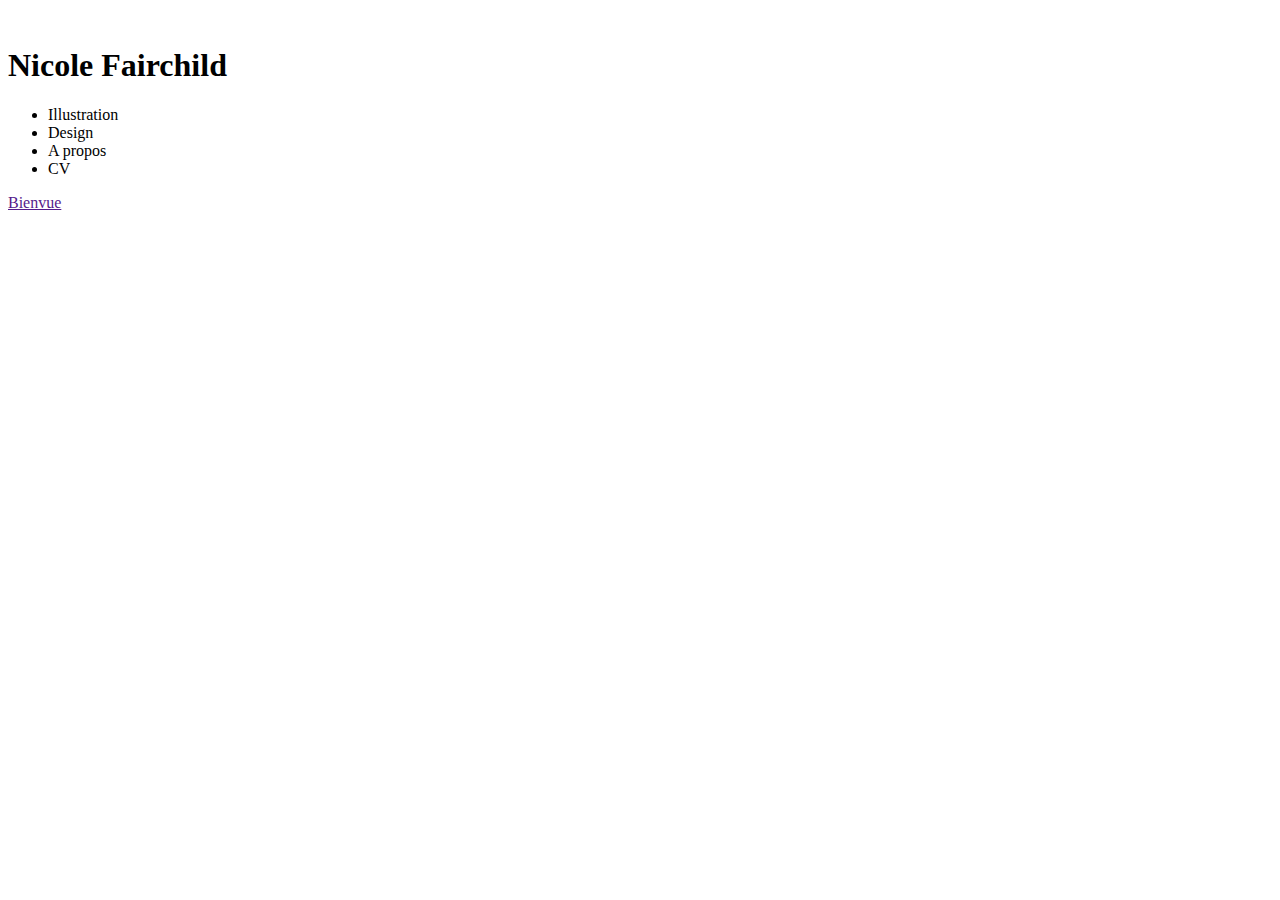
==== index.html @ 66bdb999 "Création de la structure de la page d'accueil" ====
<!DOCTYPE html>
<html lang="en">
<head>
    <meta charset="UTF-8">
    <meta name="viewport" content="width=device-width, initial-scale=1.0">
    <title>Portfolio de Nicole Fairchild</title>
    <link rel="stylesheet" href="styles.css">
</head>
<body>
    <header>
        <div>
            <img src="" alt="">
            <h1>Nicole Fairchild</h1>
        </div>
        <div>
            <ul>
                <li><img src="" alt="">Illustration</li>
                <li><img src="" alt="">Design</li>
                <li><img src="" alt="">A propos</li>
                <li><img src="" alt="">CV</li>
            </ul>
        </div>
    </header>
    <main>
        <div class="container">
            <div class="C1"></div>
            <div class="C2"></div>
            <div class="C3"></div>
            <div class="C4"></div>
            <div class="C5"></div>
            <div class="C6"></div>
            <div class="C7"></div>
            <div class="C8"></div>
            <div class="C9"></div>
            <div class="C10"></div>
            <div class="C11"></div>
            <div class="C12"></div>
            <div class="C13"></div>
            <div class="C14"></div>
            <div class="C15"></div>
            <div class="C16"></div>
            <div class="C17"></div>
            <div class="C18"></div>
            <div class="C19"></div>
            <div class="C20"></div>
            <div class="C21"></div>
            <div class="C22"></div>
            <div class="C23"></div>
            <div class="C24"></div>
          </div>
          <a href="">Bienvue</a>
    </main>
    <footer>
        <img src="" alt="">
        <div></div>
    </footer>
</body>
</html>
---- styles.css ----
:root {
  --main-bg-color: #fff; 
  --main-text-color: #23192B;
  --lilac: #C6A9C1;
  --corail: #E3786A;
  --ochre: #F1BA54;
  --offwhite: #FCEDCF;
  --vertForet: #013539;
}

.container {  display: grid;
    grid-template-columns: 1fr 1fr 1fr 1fr 1fr 1fr;
    grid-template-rows: 1fr 1fr 1fr 1fr;
    gap: 0px 0px;
    grid-auto-flow: row;
    grid-template-areas:
      "C1 C2 C3 C4 C5 C6"
      "C7 C8 C9 C10 C11 C12"
      "C13 C14 C15 C16 C17 C18"
      "C19 C20 C21 C22 C23 C24";
  }
  
  .C1 { grid-area: C1; }
  
  .C2 { grid-area: C2; }
  
  .C3 { grid-area: C3; }
  
  .C4 { grid-area: C4; }
  
  .C5 { grid-area: C5; }
  
  .C6 { grid-area: C6; }
  
  .C7 { grid-area: C7; }
  
  .C8 { grid-area: C8; }
  
  .C9 { grid-area: C9; }
  
  .C10 { grid-area: C10; }
  
  .C11 { grid-area: C11; }
  
  .C12 { grid-area: C12; }
  
  .C13 { grid-area: C13; }
  
  .C14 { grid-area: C14; }
  
  .C15 { grid-area: C15; }
  
  .C16 { grid-area: C16; }
  
  .C17 { grid-area: C17; }
  
  .C18 { grid-area: C18; }
  
  .C19 { grid-area: C19; }
  
  .C20 { grid-area: C20; }
  
  .C21 { grid-area: C21; }
  
  .C22 { grid-area: C22; }
  
  .C23 { grid-area: C23; }
  
  .C24 { grid-area: C24; }
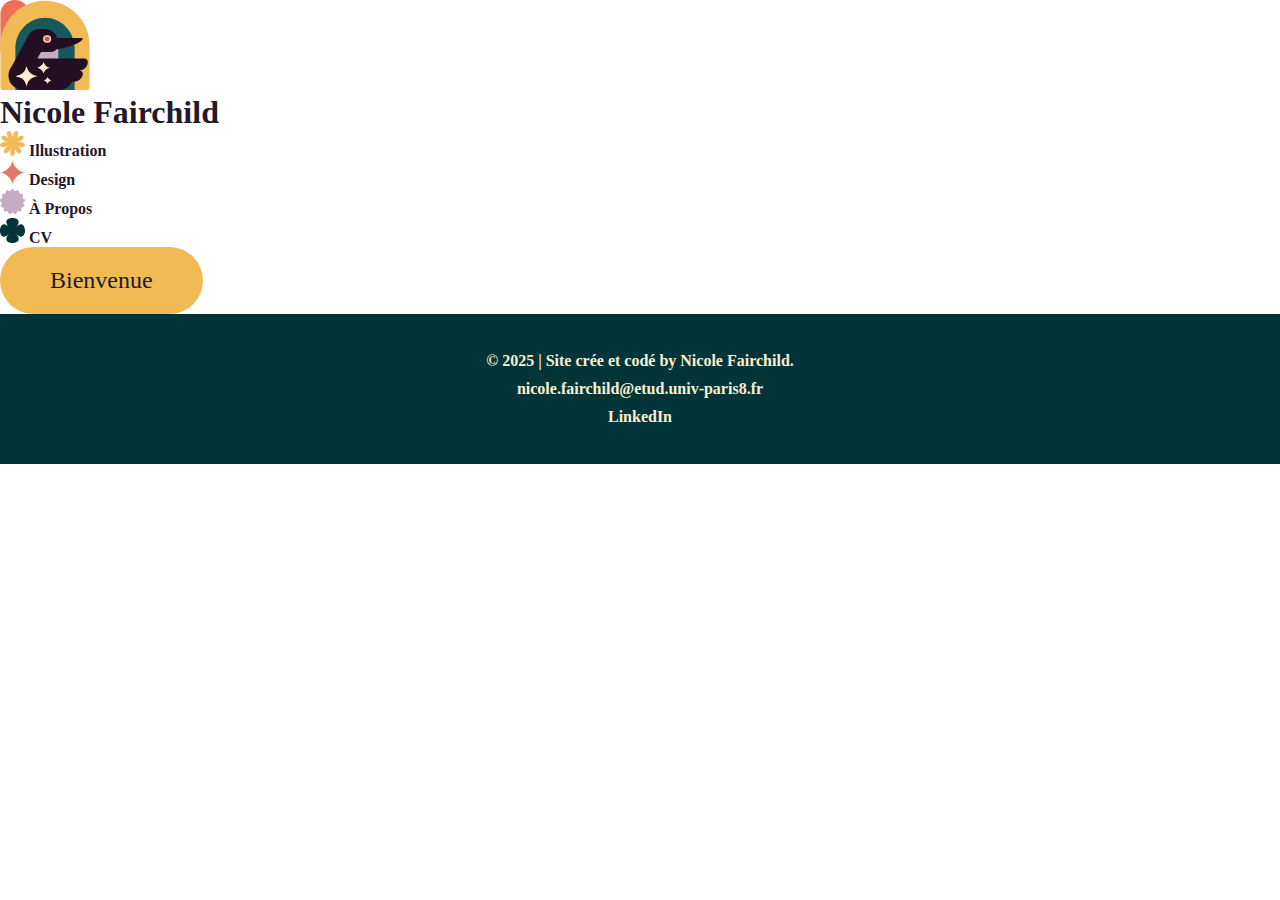
==== commit ecae687a: "Développement du css pour la page d'accueil, ainsi que des animations sur les icônes, plus l'ajour d" ====
--- a/index.html
+++ b/index.html
@@ -4,22 +4,11 @@
     <meta charset="UTF-8">
     <meta name="viewport" content="width=device-width, initial-scale=1.0">
     <title>Portfolio de Nicole Fairchild</title>
-    <link rel="stylesheet" href="styles.css">
+    <link rel="stylesheet" href="css/styles.css">
 </head>
 <body>
     <header>
-        <div>
-            <img src="" alt="">
-            <h1>Nicole Fairchild</h1>
-        </div>
-        <div>
-            <ul>
-                <li><img src="" alt="">Illustration</li>
-                <li><img src="" alt="">Design</li>
-                <li><img src="" alt="">A propos</li>
-                <li><img src="" alt="">CV</li>
-            </ul>
-        </div>
+        <div id="navbar"></div>  <!-- Placeholder for the navbar -->
     </header>
     <main>
         <div class="container">
@@ -48,11 +37,12 @@
             <div class="C23"></div>
             <div class="C24"></div>
           </div>
-          <a href="">Bienvue</a>
     </main>
     <footer>
-        <img src="" alt="">
-        <div></div>
+        <a href="illustration.html" class="btn">Bienvenue</a>
+        <div id="footer-container"></div>
     </footer>
+    <script src="js/navbar.js"></script>
+    <script src="js/footer.js"></script>
 </body>
 </html>--- a/css/styles.css
+++ b/css/styles.css
@@ -0,0 +1,203 @@
+*{
+  margin: 0;
+  padding: 0;
+  box-sizing: border-box;
+}
+
+:root {
+  --main-bg-color: #fff; 
+  --main-text-color: #23192B;
+  --lilac: #C6A9C1;
+  --corail: #E3786A;
+  --ochre: #F1BA54;
+  --offwhite: #FCEDCF;
+  --vertForet: #013539;
+  --Corner-Full: 1000px;
+}
+
+@font-face {
+  font-family: 'Leckerli One';
+  src: url(fonts/LeckerliOne-Regular.ttf);
+}
+
+@font-face {
+  font-family: 'Jua';
+  src: url(fonts/Jua-Regular.ttf);
+}
+
+@font-face {
+  font-family: 'Quicksand';
+  src: url(fonts/Quicksand-VariableFont_wght.ttf);
+  font-weight: bold;
+}
+
+.btn {
+  display: inline-block;
+  padding: 20px 50px;
+  background-color:var(--ochre);
+  color: var(--main-text-color);
+  border-radius: var(--Corner-Full);
+  border: none;
+  text-align: center;
+  font-family: "Leckerli One";
+  font-size: 24px;
+  font-style: normal;
+  font-weight: 400;
+  line-height: normal;
+  cursor: pointer;
+}
+
+.btn:hover {
+  background-color: var(--main-text-color);
+}
+
+a{
+  text-decoration: none;
+}
+
+a:hover {
+  color: var(--ochre);
+}
+
+.footer-item a:hover {
+  color: var(--ochre);
+}
+
+h1 {
+  font-family: 'Leckerli One';
+  color: var(--main-text-color);
+
+}
+
+ul.navlinks a {
+  text-decoration: none;
+  padding: 0; /* Remove padding */
+  margin: 0; /* Remove margins */
+  font-family: 'Quicksand';
+  font-weight: bold;
+  color: var(--main-text-color);
+}
+
+ul.navlinks a:hover {
+  color: var(--corail);
+}
+
+.navlinks li a img {
+  transition: transform 0.3s ease, opacity 0.3s ease;
+}
+
+@keyframes spinAndPulsate {
+  0% {
+    transform: rotate(0deg) scale(1);
+  }
+  25% {
+    transform: rotate(90deg) scale(1.2);
+  }
+  50% {
+    transform: rotate(180deg) scale(1.5);
+  }
+  75% {
+    transform: rotate(270deg) scale(1.2);
+  }
+  100% {
+    transform: rotate(360deg) scale(1);
+  }
+}
+
+.navlinks li a:hover img {
+  animation: spinAndPulsate 1.5s ease-in-out infinite;
+}
+
+.footer {
+  display: flex;
+  height: 150px;
+  flex-direction: column;
+  justify-content: center;
+  align-items: center;
+  gap: 10px;
+  align-self: stretch;
+  background-color: var(--vertForet);
+}
+
+.footer-item {
+  text-decoration: none;
+  text-align: center;
+  font-family: Quicksand;
+  font-size: 16px;
+  font-style: normal;
+  font-weight: 600;
+  line-height: normal;
+  color: var(--offwhite);
+}
+
+.footer-item a {
+  text-decoration: none;
+  text-align: center;
+  font-family: Quicksand;
+  font-size: 16px;
+  font-style: normal;
+  font-weight: 600;
+  line-height: normal;
+  color: var(--offwhite);
+}
+
+.container {  display: grid;
+  grid-template-columns: 1fr 1fr 1fr 1fr 1fr 1fr;
+  grid-template-rows: 1fr 1fr 1fr 1fr;
+  gap: 0px 0px;
+  grid-auto-flow: row;
+  grid-template-areas:
+    "C1 C2 C3 C4 C5 C6"
+    "C7 C8 C9 C10 C11 C12"
+    "C13 C14 C15 C16 C17 C18"
+    "C19 C20 C21 C22 C23 C24";
+}
+
+  .C1 { grid-area: C1; }
+  
+  .C2 { grid-area: C2; }
+  
+  .C3 { grid-area: C3; }
+  
+  .C4 { grid-area: C4; }
+  
+  .C5 { grid-area: C5; }
+  
+  .C6 { grid-area: C6; }
+  
+  .C7 { grid-area: C7; }
+  
+  .C8 { grid-area: C8; }
+  
+  .C9 { grid-area: C9; }
+  
+  .C10 { grid-area: C10; }
+  
+  .C11 { grid-area: C11; }
+  
+  .C12 { grid-area: C12; }
+  
+  .C13 { grid-area: C13; }
+  
+  .C14 { grid-area: C14; }
+  
+  .C15 { grid-area: C15; }
+  
+  .C16 { grid-area: C16; }
+  
+  .C17 { grid-area: C17; }
+  
+  .C18 { grid-area: C18; }
+  
+  .C19 { grid-area: C19; }
+  
+  .C20 { grid-area: C20; }
+  
+  .C21 { grid-area: C21; }
+  
+  .C22 { grid-area: C22; }
+  
+  .C23 { grid-area: C23; }
+  
+  .C24 { grid-area: C24; }
+  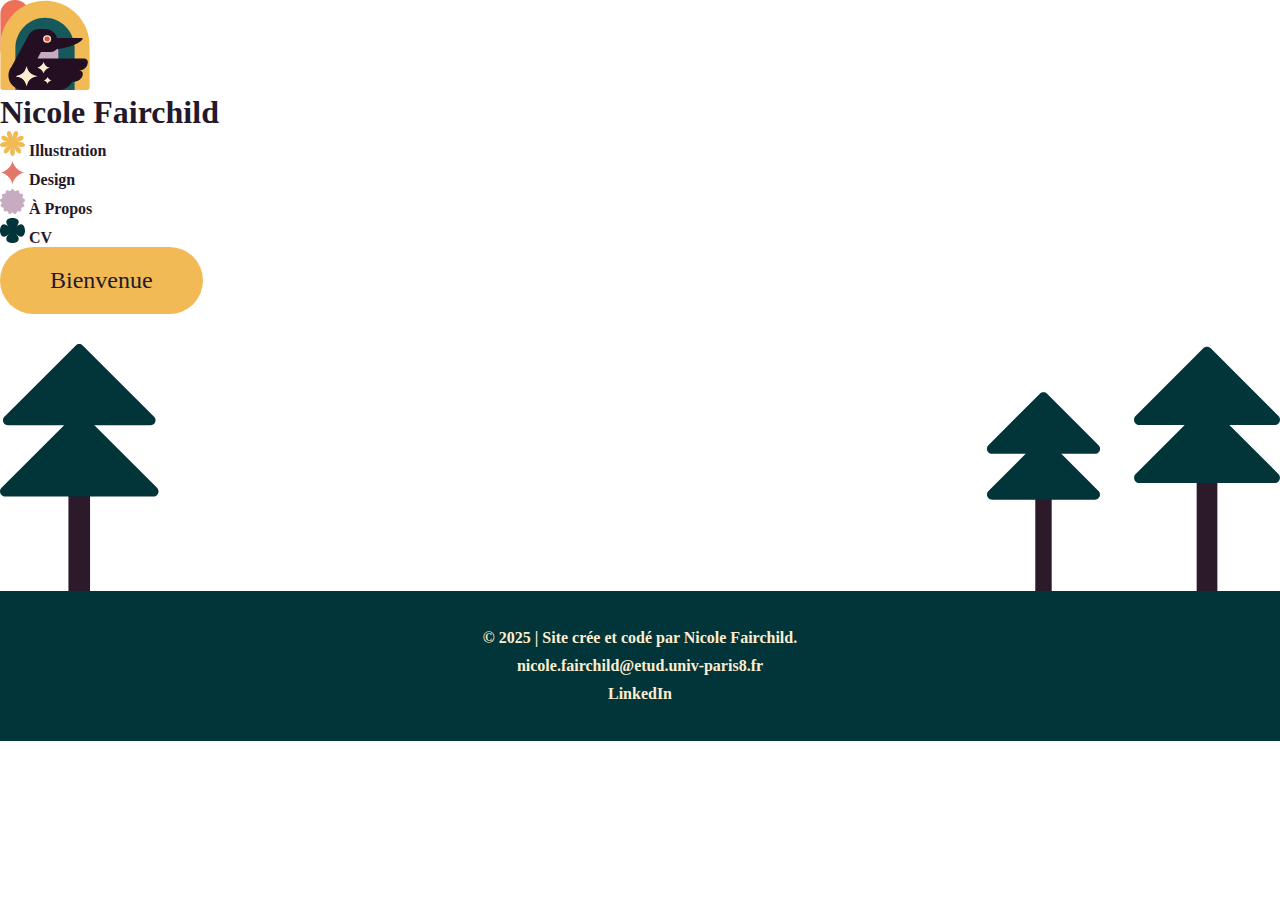
==== commit 27c9a69c: "Ajustements du pied de page avec l'ajout des arbres" ====
--- a/index.html
+++ b/index.html
@@ -10,6 +10,7 @@
     <header>
         <div id="navbar"></div>  <!-- Placeholder for the navbar -->
     </header>
+
     <main>
         <div class="container">
             <div class="C1"></div>
@@ -38,11 +39,15 @@
             <div class="C24"></div>
           </div>
     </main>
+
     <footer>
         <a href="illustration.html" class="btn">Bienvenue</a>
-        <div id="footer-container"></div>
+        <div id="footer-container"></div> <!-- Placeholder for the footer -->
     </footer>
+    
+    <!-- Scripts that call the nav and footer -->
     <script src="js/navbar.js"></script>
     <script src="js/footer.js"></script>
+
 </body>
 </html>--- a/css/styles.css
+++ b/css/styles.css
@@ -141,6 +141,16 @@
   color: var(--offwhite);
 }
 
+#imgfooter {
+  display: flex;
+  padding-top: 30px;
+  flex-direction: column;
+  align-items: center;
+  gap: -150px;
+ 
+  height: auto; /* Maintains aspect ratio */
+}
+
 .container {  display: grid;
   grid-template-columns: 1fr 1fr 1fr 1fr 1fr 1fr;
   grid-template-rows: 1fr 1fr 1fr 1fr;
@@ -153,51 +163,50 @@
     "C19 C20 C21 C22 C23 C24";
 }
 
-  .C1 { grid-area: C1; }
-  
-  .C2 { grid-area: C2; }
-  
-  .C3 { grid-area: C3; }
-  
-  .C4 { grid-area: C4; }
-  
-  .C5 { grid-area: C5; }
-  
-  .C6 { grid-area: C6; }
-  
-  .C7 { grid-area: C7; }
-  
-  .C8 { grid-area: C8; }
-  
-  .C9 { grid-area: C9; }
-  
-  .C10 { grid-area: C10; }
-  
-  .C11 { grid-area: C11; }
-  
-  .C12 { grid-area: C12; }
-  
-  .C13 { grid-area: C13; }
-  
-  .C14 { grid-area: C14; }
-  
-  .C15 { grid-area: C15; }
-  
-  .C16 { grid-area: C16; }
-  
-  .C17 { grid-area: C17; }
-  
-  .C18 { grid-area: C18; }
-  
-  .C19 { grid-area: C19; }
-  
-  .C20 { grid-area: C20; }
-  
-  .C21 { grid-area: C21; }
-  
-  .C22 { grid-area: C22; }
-  
-  .C23 { grid-area: C23; }
-  
-  .C24 { grid-area: C24; }
-  +.C1 { grid-area: C1; }
+
+.C2 { grid-area: C2; }
+
+.C3 { grid-area: C3; }
+
+.C4 { grid-area: C4; }
+
+.C5 { grid-area: C5; }
+
+.C6 { grid-area: C6; }
+
+.C7 { grid-area: C7; }
+
+.C8 { grid-area: C8; }
+
+.C9 { grid-area: C9; }
+
+.C10 { grid-area: C10; }
+
+.C11 { grid-area: C11; }
+
+.C12 { grid-area: C12; }
+
+.C13 { grid-area: C13; }
+
+.C14 { grid-area: C14; }
+
+.C15 { grid-area: C15; }
+
+.C16 { grid-area: C16; }
+
+.C17 { grid-area: C17; }
+
+.C18 { grid-area: C18; }
+
+.C19 { grid-area: C19; }
+
+.C20 { grid-area: C20; }
+
+.C21 { grid-area: C21; }
+
+.C22 { grid-area: C22; }
+
+.C23 { grid-area: C23; }
+
+.C24 { grid-area: C24; }
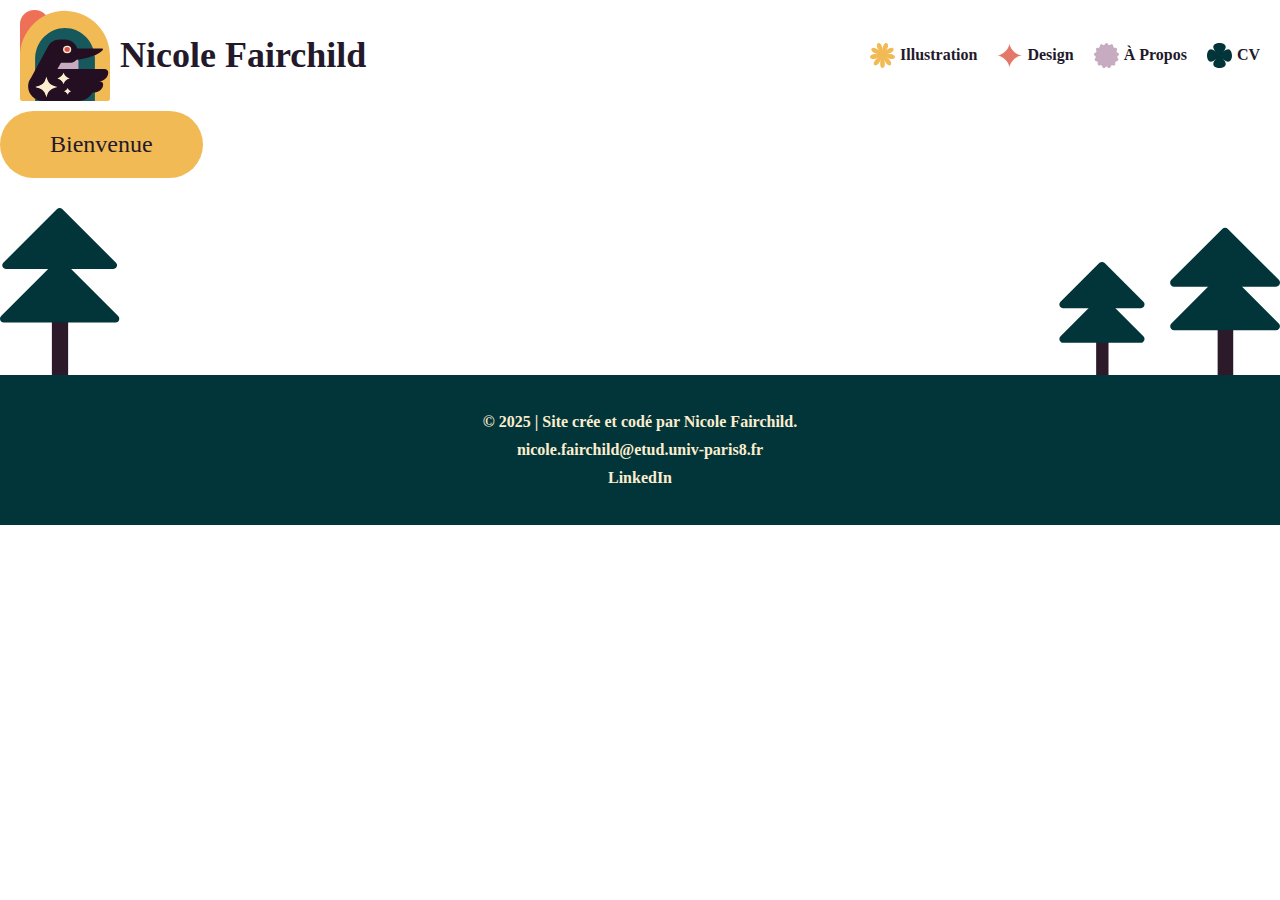
==== commit 16fd2277: "Formatage de barre de navigation" ====
--- a/index.html
+++ b/index.html
@@ -6,7 +6,8 @@
     <title>Portfolio de Nicole Fairchild</title>
     <link rel="stylesheet" href="css/styles.css">
 </head>
-<body>
+<body class="main-content">
+    
     <header>
         <div id="navbar"></div>  <!-- Placeholder for the navbar -->
     </header>
--- a/css/styles.css
+++ b/css/styles.css
@@ -29,6 +29,17 @@
   font-family: 'Quicksand';
   src: url(fonts/Quicksand-VariableFont_wght.ttf);
   font-weight: bold;
+}
+
+html, body {
+  height: 100%; /* Ensures full page height */
+  margin: 0;
+  display: flex;
+  flex-direction: column;
+}
+
+.main-content {
+  flex: 1; /* Pushes footer to the bottom */
 }
 
 .btn {
@@ -63,16 +74,33 @@
   color: var(--ochre);
 }
 
-h1 {
-  font-family: 'Leckerli One';
-  color: var(--main-text-color);
-
+nav {
+  display: flex;
+  justify-content: space-between; /* Pushes logo left, links right */
+  align-items: center; /* Aligns items vertically */
+  padding: 10px 20px; /* Adds padding */
+}
+
+.navlinks {
+  display: flex;
+  gap: 20px; /* Adds space between items */
+  list-style: none; /* Removes bullet points */
+  padding: 0;
+  margin: 0;
+}
+
+.navlinks li {
+  display: flex;
+  align-items: center; /* Aligns icons and text */
 }
 
 ul.navlinks a {
   text-decoration: none;
   padding: 0; /* Remove padding */
   margin: 0; /* Remove margins */
+  display: flex;
+  align-items: center;
+  gap: 5px; 
   font-family: 'Quicksand';
   font-weight: bold;
   color: var(--main-text-color);
@@ -106,6 +134,26 @@
 
 .navlinks li a:hover img {
   animation: spinAndPulsate 1.5s ease-in-out infinite;
+}
+
+.logo {
+  display: flex;
+  align-items: center;  /* Aligns items vertically */
+  text-decoration: none; /* Removes default underline */
+  gap: 10px;  /* Adds spacing between logo and text */
+}
+
+.logo img {
+  width: 90px;  /* Adjust size as needed */
+  height: auto;
+}
+
+.logo h1 {
+  font-family: 'Leckerli One';
+  color: var(--main-text-color);
+  font-size: 36px;  /* Adjust font size */
+  margin: 0; /* Removes extra spacing */
+  white-space: nowrap; /* Prevents text from wrapping */
 }
 
 .footer {
@@ -147,7 +195,7 @@
   flex-direction: column;
   align-items: center;
   gap: -150px;
- 
+
   height: auto; /* Maintains aspect ratio */
 }
 
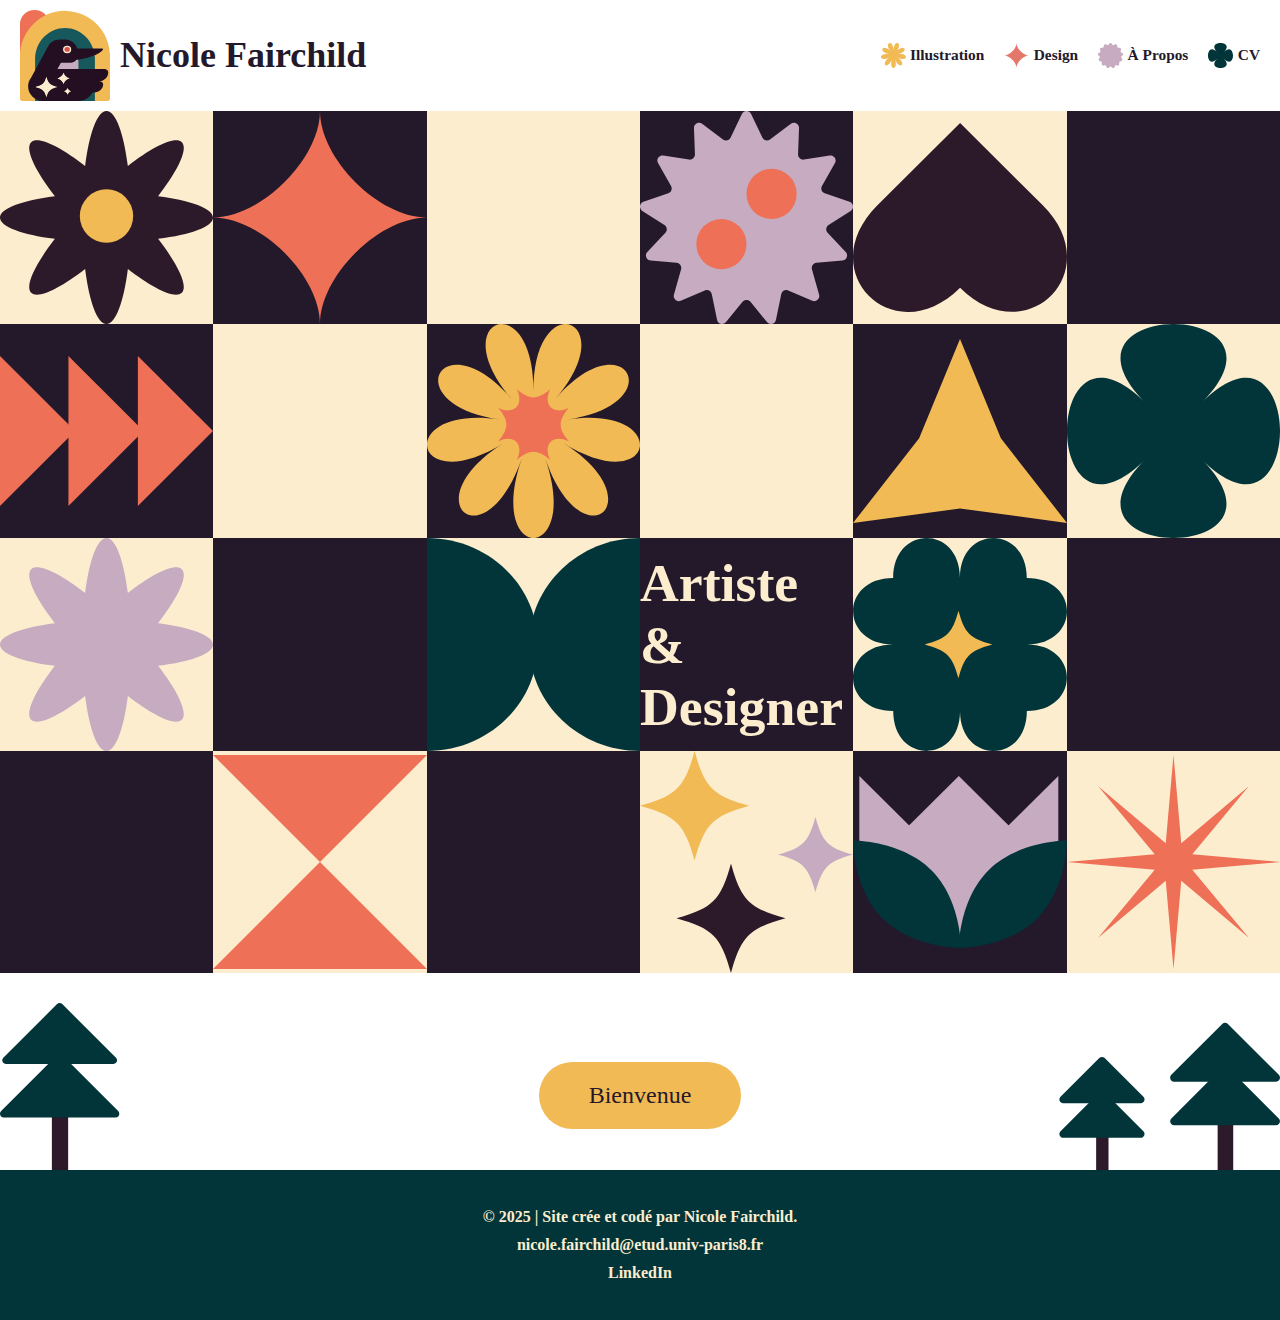
==== commit e9765c24: "Aide de Wania sur mon site pour le rendre résponsif" ====
--- a/index.html
+++ b/index.html
@@ -1,54 +1,59 @@
 <!DOCTYPE html>
 <html lang="en">
+
 <head>
     <meta charset="UTF-8">
     <meta name="viewport" content="width=device-width, initial-scale=1.0">
     <title>Portfolio de Nicole Fairchild</title>
     <link rel="stylesheet" href="css/styles.css">
 </head>
+
 <body class="main-content">
-    
+
     <header>
-        <div id="navbar"></div>  <!-- Placeholder for the navbar -->
+        <div id="navbar"></div> <!-- Placeholder for the navbar -->
     </header>
 
     <main>
         <div class="container">
-            <div class="C1"></div>
-            <div class="C2"></div>
+            <div class="C1"><img src="images/svg bandeau/C1.svg" alt=""></div>
+            <div class="C2"><img src="images/svg bandeau/C2.svg" alt=""></div>
             <div class="C3"></div>
-            <div class="C4"></div>
-            <div class="C5"></div>
+            <div class="C4"><img src="images/svg bandeau/C4.svg" alt=""></div>
+            <div class="C5"><img src="images/svg bandeau/C5.svg" alt=""></div>
             <div class="C6"></div>
-            <div class="C7"></div>
+            <div class="C7"><img src="images/svg bandeau/C7.svg" alt=""></div>
             <div class="C8"></div>
-            <div class="C9"></div>
+            <div class="C9"><img src="images/svg bandeau/C9.svg" alt=""></div>
             <div class="C10"></div>
-            <div class="C11"></div>
-            <div class="C12"></div>
-            <div class="C13"></div>
+            <div class="C11"><img src="images/svg bandeau/C11.svg" alt=""></div>
+            <div class="C12"><img src="images/svg bandeau/C12.svg" alt=""></div>
+            <div class="C13"><img src="images/svg bandeau/C13.svg" alt=""></div>
             <div class="C14"></div>
-            <div class="C15"></div>
-            <div class="C16"></div>
-            <div class="C17"></div>
+            <div class="C15"><img src="images/svg bandeau/C15.svg" alt=""></div>
+            <div class="C16"><h2>Artiste & Designer</h2></div>
+            <div class="C17"><img src="images/svg bandeau/C17.svg" alt=""></div>
             <div class="C18"></div>
             <div class="C19"></div>
-            <div class="C20"></div>
+            <div class="C20"><img src="images/svg bandeau/C20.svg" alt=""></div>
             <div class="C21"></div>
-            <div class="C22"></div>
-            <div class="C23"></div>
-            <div class="C24"></div>
-          </div>
+            <div class="C22"><img src="images/svg bandeau/C22.svg" alt=""></div>
+            <div class="C23"><img src="images/svg bandeau/C23.svg" alt=""></div>
+            <div class="C24"><img src="images/svg bandeau/C24.svg" alt=""></div>
+        </div>
     </main>
 
     <footer>
-        <a href="illustration.html" class="btn">Bienvenue</a>
+        <div id="btnbienvenue">
+            <a href="illustration.html" class="btn">Bienvenue</a>
+        </div>
         <div id="footer-container"></div> <!-- Placeholder for the footer -->
     </footer>
-    
+
     <!-- Scripts that call the nav and footer -->
     <script src="js/navbar.js"></script>
     <script src="js/footer.js"></script>
 
 </body>
+
 </html>--- a/css/styles.css
+++ b/css/styles.css
@@ -1,11 +1,11 @@
-*{
+* {
   margin: 0;
   padding: 0;
   box-sizing: border-box;
 }
 
 :root {
-  --main-bg-color: #fff; 
+  --main-bg-color: #fff;
   --main-text-color: #23192B;
   --lilac: #C6A9C1;
   --corail: #E3786A;
@@ -31,21 +31,21 @@
   font-weight: bold;
 }
 
-html, body {
-  height: 100%; /* Ensures full page height */
+html,
+body {
   margin: 0;
-  display: flex;
   flex-direction: column;
 }
 
 .main-content {
-  flex: 1; /* Pushes footer to the bottom */
+  flex: 1;
+  /* Pushes footer to the bottom */
 }
 
 .btn {
   display: inline-block;
   padding: 20px 50px;
-  background-color:var(--ochre);
+  background-color: var(--ochre);
   color: var(--main-text-color);
   border-radius: var(--Corner-Full);
   border: none;
@@ -62,7 +62,7 @@
   background-color: var(--main-text-color);
 }
 
-a{
+a {
   text-decoration: none;
 }
 
@@ -76,33 +76,40 @@
 
 nav {
   display: flex;
-  justify-content: space-between; /* Pushes logo left, links right */
-  align-items: center; /* Aligns items vertically */
-  padding: 10px 20px; /* Adds padding */
+  justify-content: space-between;
+  /* Pushes logo left, links right */
+  align-items: center;
+  /* Aligns items vertically */
+  padding: 10px 20px;
+  /* Adds padding */
 }
 
 .navlinks {
   display: flex;
-  gap: 20px; /* Adds space between items */
-  list-style: none; /* Removes bullet points */
+  gap: 20px;
+  /* Adds space between items */
+  list-style: none;
+  /* Removes bullet points */
   padding: 0;
   margin: 0;
 }
 
 .navlinks li {
   display: flex;
-  align-items: center; /* Aligns icons and text */
+  align-items: center;
+  /* Aligns icons and text */
 }
 
 ul.navlinks a {
   text-decoration: none;
-  padding: 0; /* Remove padding */
-  margin: 0; /* Remove margins */
-  display: flex;
-  align-items: center;
-  gap: 5px; 
+  padding: 0;
+  margin: 0;
+  display: flex;
+  align-items: center;
+  gap: 0.35vw;
   font-family: 'Quicksand';
   font-weight: bold;
+  font-size: 1.2vw;
   color: var(--main-text-color);
 }
 
@@ -118,15 +125,19 @@
   0% {
     transform: rotate(0deg) scale(1);
   }
+
   25% {
     transform: rotate(90deg) scale(1.2);
   }
+
   50% {
     transform: rotate(180deg) scale(1.5);
   }
+
   75% {
     transform: rotate(270deg) scale(1.2);
   }
+
   100% {
     transform: rotate(360deg) scale(1);
   }
@@ -138,22 +149,39 @@
 
 .logo {
   display: flex;
-  align-items: center;  /* Aligns items vertically */
-  text-decoration: none; /* Removes default underline */
-  gap: 10px;  /* Adds spacing between logo and text */
+  align-items: center;
+  text-decoration: none;
+  gap: 10px;
 }
 
 .logo img {
-  width: 90px;  /* Adjust size as needed */
+  width: 90px;
+  /* Adjust size as needed */
   height: auto;
 }
 
 .logo h1 {
   font-family: 'Leckerli One';
   color: var(--main-text-color);
-  font-size: 36px;  /* Adjust font size */
-  margin: 0; /* Removes extra spacing */
-  white-space: nowrap; /* Prevents text from wrapping */
+  font-size: 36px;
+  /* Adjust font size */
+  margin: 0;
+  /* Removes extra spacing */
+  white-space: nowrap;
+  /* Prevents text from wrapping */
+}
+
+#btnbienvenue {
+  display: flex;
+  justify-content: center;
+  align-items: center;
+  width: 100%;
+  position: absolute;
+  top: 6.94vw;
+}
+
+footer {
+  position: relative;
 }
 
 .footer {
@@ -195,11 +223,14 @@
   flex-direction: column;
   align-items: center;
   gap: -150px;
-
-  height: auto; /* Maintains aspect ratio */
-}
-
-.container {  display: grid;
+  height: auto;
+  /* Maintains aspect ratio */
+}
+
+.container {
+  display: grid;
+  width: 100%;
+  aspect-ratio: 3/2;
   grid-template-columns: 1fr 1fr 1fr 1fr 1fr 1fr;
   grid-template-rows: 1fr 1fr 1fr 1fr;
   gap: 0px 0px;
@@ -211,50 +242,257 @@
     "C19 C20 C21 C22 C23 C24";
 }
 
-.C1 { grid-area: C1; }
-
-.C2 { grid-area: C2; }
-
-.C3 { grid-area: C3; }
-
-.C4 { grid-area: C4; }
-
-.C5 { grid-area: C5; }
-
-.C6 { grid-area: C6; }
-
-.C7 { grid-area: C7; }
-
-.C8 { grid-area: C8; }
-
-.C9 { grid-area: C9; }
-
-.C10 { grid-area: C10; }
-
-.C11 { grid-area: C11; }
-
-.C12 { grid-area: C12; }
-
-.C13 { grid-area: C13; }
-
-.C14 { grid-area: C14; }
-
-.C15 { grid-area: C15; }
-
-.C16 { grid-area: C16; }
-
-.C17 { grid-area: C17; }
-
-.C18 { grid-area: C18; }
-
-.C19 { grid-area: C19; }
-
-.C20 { grid-area: C20; }
-
-.C21 { grid-area: C21; }
-
-.C22 { grid-area: C22; }
-
-.C23 { grid-area: C23; }
-
-.C24 { grid-area: C24; }
+.container > div {
+  display: flex;
+  align-items: center;
+  justify-content: center;
+}
+
+.container > div img {
+  width: 100%;
+}
+
+.C1 {
+  grid-area: C1;
+  background-color: var(--offwhite);
+}
+
+.C2 {
+  grid-area: C2;
+  background-color: var(--main-text-color)
+}
+
+.C3 {
+  grid-area: C3;
+  background-color: var(--offwhite);
+}
+
+.C4 {
+  grid-area: C4;
+  background-color: var(--main-text-color)
+}
+
+.C5 {
+  grid-area: C5;
+  background-color: var(--offwhite);
+}
+
+.C6 {
+  grid-area: C6;
+  background-color: var(--main-text-color)
+}
+
+.C7 {
+  grid-area: C7;
+  background-color: var(--main-text-color)
+}
+
+.C8 {
+  grid-area: C8;
+  background-color: var(--offwhite)
+}
+
+.C9 {
+  grid-area: C9;
+  background-color: var(--main-text-color)
+}
+
+.C10 {
+  grid-area: C10;
+  background-color: var(--offwhite)
+}
+
+.C11 {
+  grid-area: C11;
+  background-color: var(--main-text-color)
+}
+
+.C12 {
+  grid-area: C12;
+  background-color: var(--offwhite)
+}
+
+.C13 {
+  grid-area: C13;
+  background-color: var(--offwhite)
+}
+
+.C14 {
+  grid-area: C14;
+  background-color: var(--main-text-color)
+}
+
+.C15 {
+  grid-area: C15;
+  background-color: var(--offwhite)
+}
+
+.C16 {
+  grid-area: C16;
+  background-color: var(--main-text-color);
+  color: var(--offwhite);
+  font-family: 'Quicksand';
+  font-size: 2.8vw;
+}
+
+.C16 h2 {
+  height: fit-content;
+}
+
+.C17 {
+  grid-area: C17;
+  background-color: var(--offwhite);
+}
+
+.C18 {
+  grid-area: C18;
+  background-color: var(--main-text-color);
+}
+
+.C19 {
+  grid-area: C19;
+  background-color: var(--main-text-color)
+}
+
+.C20 {
+  grid-area: C20;
+  background-color: var(--offwhite)
+}
+
+.C21 {
+  grid-area: C21;
+  background-color: var(--main-text-color)
+}
+
+.C22 {
+  grid-area: C22;
+  background-color: var(--offwhite)
+}
+
+.C23 {
+  grid-area: C23;
+  background-color: var(--main-text-color)
+}
+
+.C24 {
+  grid-area: C24;
+  background-color: var(--offwhite)
+}
+
+@media screen and (min-width: 1281px) {
+  .logo {
+    display: flex;
+    align-items: center;
+    text-decoration: none;
+    gap: 0.7vw;
+  }
+  
+  .logo img {
+    width: 6.25vw;
+    height: auto;
+  }
+  
+  .logo h1 {
+    font-family: 'Leckerli One';
+    color: var(--main-text-color);
+    font-size: 2.5vw;
+    margin: 0;
+    white-space: nowrap;
+  }
+}
+
+@media screen and (max-width: 768px) {
+  nav {
+    padding: 10px 20px;
+    /* Adds padding */
+    width: 100%;
+    flex-direction: column;
+    align-items: center;
+    gap: 3vw;
+  }
+
+  .navlinks {
+    gap: 5vw;
+    /* Adds space between items */
+    list-style: none;
+    /* Removes bullet points */
+  }
+
+  ul.navlinks a {
+    font-size: 3vw;
+    gap: 1.5vw;
+  }
+
+  .logo {
+    gap: 3vw;
+    /* Adds spacing between logo and text */
+  }
+
+  .logo img {
+    width: 90px;
+    /* Adjust size as needed */
+    height: auto;
+  }
+
+  .logo h1 {
+    font-family: 'Leckerli One';
+    color: var(--main-text-color);
+    font-size: 36px;
+    /* Adjust font size */
+    margin: 0;
+    /* Removes extra spacing */
+    white-space: nowrap;
+    /* Prevents text from wrapping */
+  }
+
+  .container {
+    display: grid;
+    width: 100%;
+    aspect-ratio: 3/2;
+    grid-template-columns: 1fr 1fr 1fr 1fr 1fr 1fr;
+    grid-template-rows: 1fr 1fr 1fr 1fr;
+    gap: 0px 0px;
+    grid-auto-flow: row;
+    grid-template-areas:
+      "C1 C2 C3 C4 C5 C6"
+      "C7 C8 C9 C10 C11 C12"
+      "C13 C14 C15 C16 C17 C18"
+      "C19 C20 C21 C22 C23 C24";
+  }
+
+  body {
+    min-height: 100vh;
+    position: relative;
+  }
+
+  footer {
+    position: absolute;
+    bottom: 0;
+    width: 100%;
+  }
+}
+
+@media screen and (max-width: 480px) {
+
+  nav {
+    padding: 10px 20px;
+    /* Adds padding */
+    width: 100%;
+    flex-direction: column;
+    align-items: center;
+    gap: 5vw;
+  }
+
+  ul.navlinks a {
+    font-size: 5vw;
+    gap: 1.5vw;
+  }
+
+  .navlinks {
+    display: flex;
+    flex-wrap: wrap;
+    width: 100%;
+    align-items: center;
+    justify-content: center;
+  }
+}